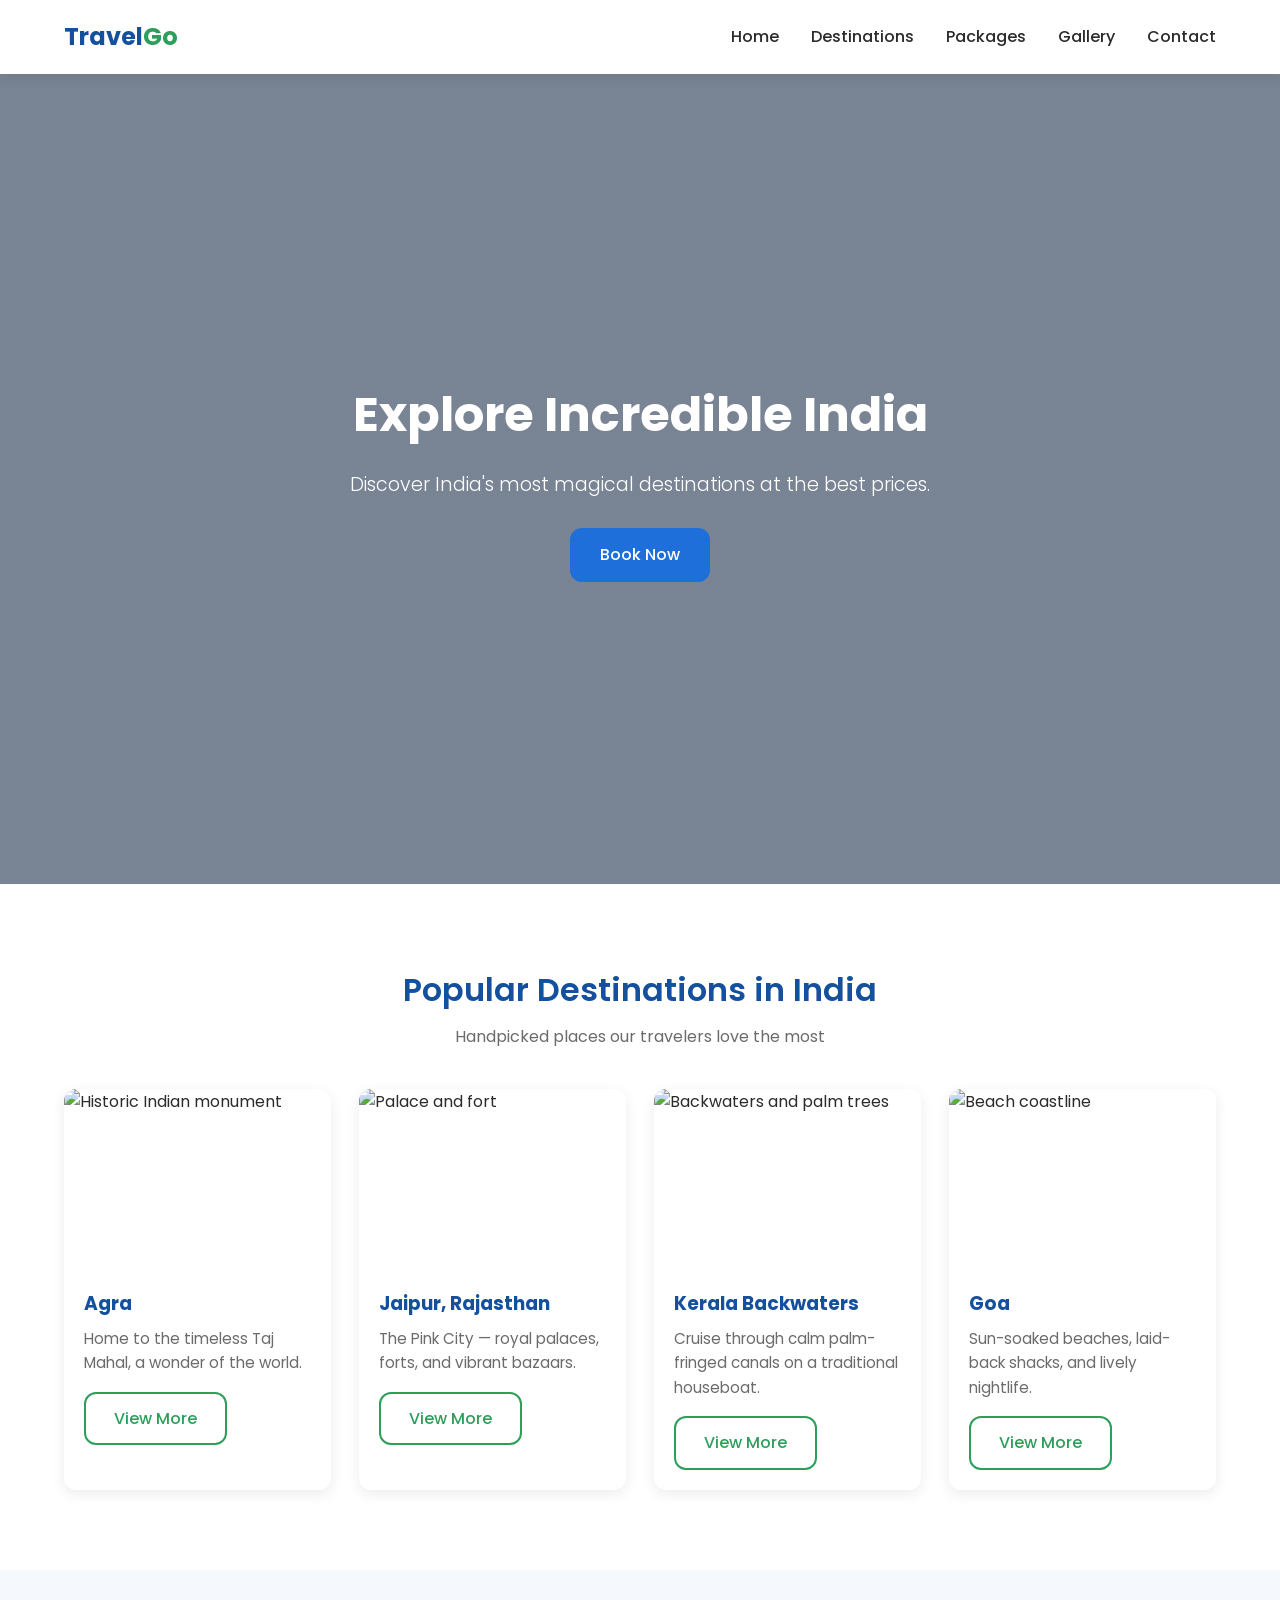
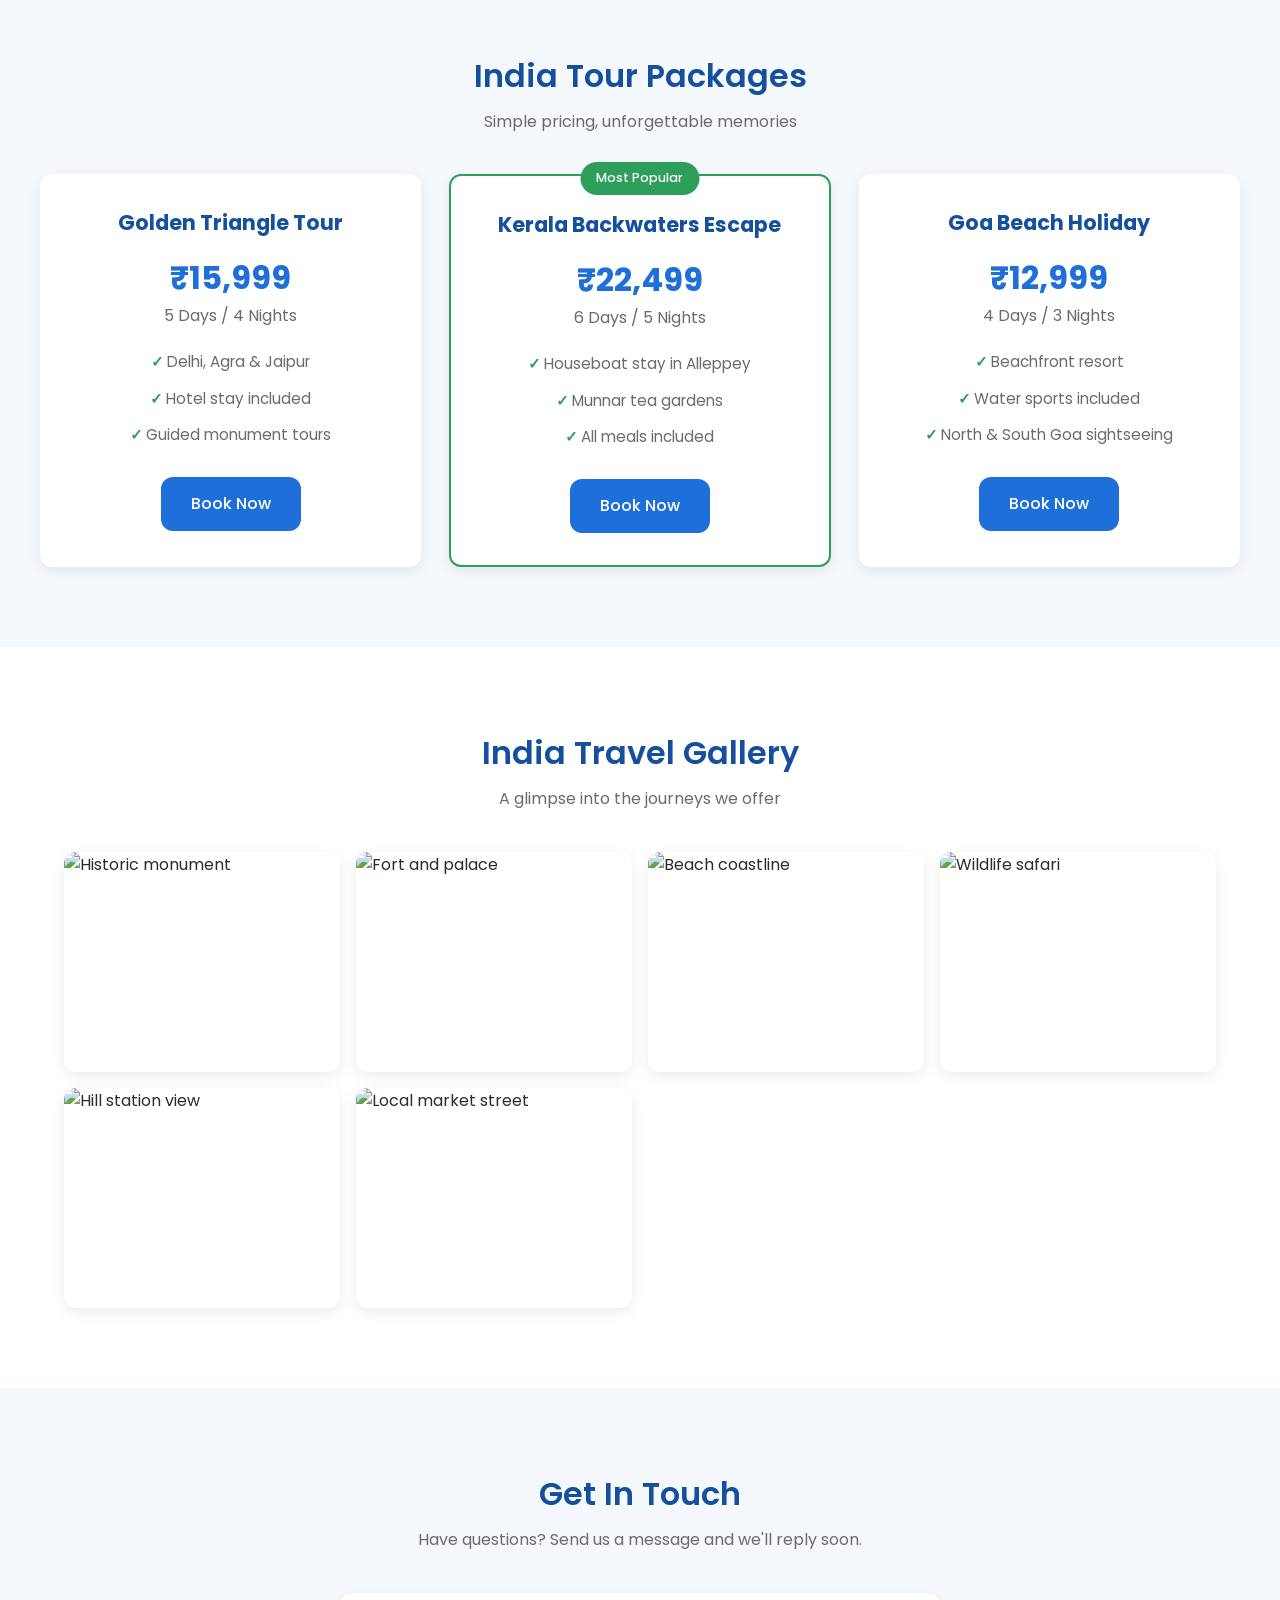
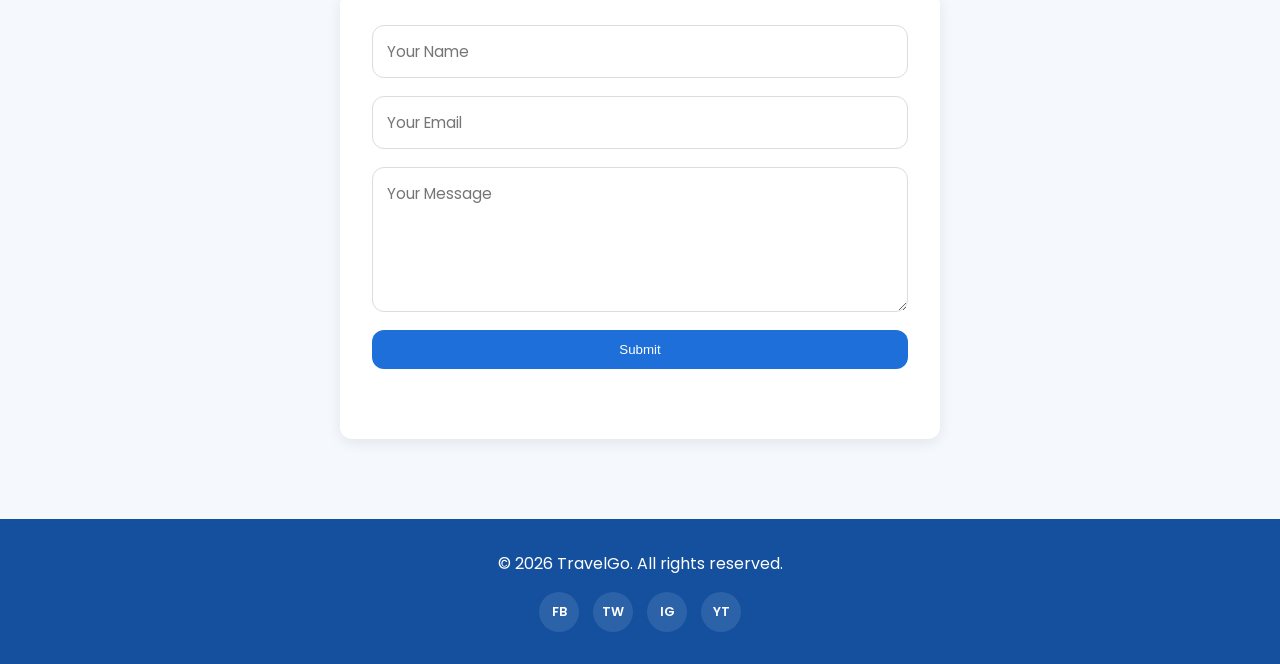
==== index.html @ d4cf2a34 "Add files via upload" ====
<!DOCTYPE html>
<html lang="en">
<head>
  <meta charset="UTF-8" />
  <meta name="viewport" content="width=device-width, initial-scale=1.0" />
  <title>TravelGo - Explore Incredible India</title>

  <!-- Google Font: Poppins -->
  <link rel="preconnect" href="https://fonts.googleapis.com" />
  <link href="https://fonts.googleapis.com/css2?family=Poppins:wght@300;400;500;600;700&display=swap" rel="stylesheet" />

  <!-- Our own CSS file -->
  <link rel="stylesheet" href="style.css" />
</head>
<body>

  <!-- ========== HEADER ========== -->
  <header class="header">
    <nav class="navbar">
      <!-- Website Logo -->
      <div class="logo">Travel<span>Go</span></div>

      <!-- Hamburger icon for mobile menu (shown only on small screens) -->
      <div class="hamburger" id="hamburger">
        <span></span>
        <span></span>
        <span></span>
      </div>

      <!-- Navigation Links -->
      <ul class="nav-links" id="navLinks">
        <li><a href="#home">Home</a></li>
        <li><a href="#destinations">Destinations</a></li>
        <li><a href="#packages">Packages</a></li>
        <li><a href="#gallery">Gallery</a></li>
        <li><a href="#contact">Contact</a></li>
      </ul>
    </nav>
  </header>

  <!-- ========== HERO SECTION ========== -->
  <section class="hero" id="home">
    <div class="hero-content">
      <h1>Explore Incredible India</h1>
      <p>Discover India's most magical destinations at the best prices.</p>
      <a href="#packages" class="btn btn-primary">Book Now</a>
    </div>
  </section>

  <!-- ========== POPULAR DESTINATIONS ========== -->
  <section class="destinations" id="destinations">
    <h2 class="section-title">Popular Destinations in India</h2>
    <p class="section-subtitle">Handpicked places our travelers love the most</p>

    <div class="card-grid">

      <!-- Destination Card 1 -->
      <div class="card">
        <img src="https://picsum.photos/id/1043/400/300" alt="Historic Indian monument" />
        <div class="card-body">
          <h3>Agra</h3>
          <p>Home to the timeless Taj Mahal, a wonder of the world.</p>
          <a href="#" class="btn btn-outline">View More</a>
        </div>
      </div>

      <!-- Destination Card 2 -->
      <div class="card">
        <img src="https://picsum.photos/id/1044/400/300" alt="Palace and fort" />
        <div class="card-body">
          <h3>Jaipur, Rajasthan</h3>
          <p>The Pink City — royal palaces, forts, and vibrant bazaars.</p>
          <a href="#" class="btn btn-outline">View More</a>
        </div>
      </div>

      <!-- Destination Card 3 -->
      <div class="card">
        <img src="https://picsum.photos/id/1024/400/300" alt="Backwaters and palm trees" />
        <div class="card-body">
          <h3>Kerala Backwaters</h3>
          <p>Cruise through calm palm-fringed canals on a traditional houseboat.</p>
          <a href="#" class="btn btn-outline">View More</a>
        </div>
      </div>

      <!-- Destination Card 4 -->
      <div class="card">
        <img src="https://picsum.photos/id/1041/400/300" alt="Beach coastline" />
        <div class="card-body">
          <h3>Goa</h3>
          <p>Sun-soaked beaches, laid-back shacks, and lively nightlife.</p>
          <a href="#" class="btn btn-outline">View More</a>
        </div>
      </div>

    </div>
  </section>

  <!-- ========== TOUR PACKAGES ========== -->
  <section class="packages" id="packages">
    <h2 class="section-title">India Tour Packages</h2>
    <p class="section-subtitle">Simple pricing, unforgettable memories</p>

    <div class="package-grid">

      <!-- Package Card 1 -->
      <div class="package-card">
        <h3>Golden Triangle Tour</h3>
        <p class="price">&#8377;15,999</p>
        <p class="duration">5 Days / 4 Nights</p>
        <ul class="package-features">
          <li>Delhi, Agra &amp; Jaipur</li>
          <li>Hotel stay included</li>
          <li>Guided monument tours</li>
        </ul>
        <a href="#contact" class="btn btn-primary">Book Now</a>
      </div>

      <!-- Package Card 2 (highlighted as most popular) -->
      <div class="package-card featured">
        <span class="badge">Most Popular</span>
        <h3>Kerala Backwaters Escape</h3>
        <p class="price">&#8377;22,499</p>
        <p class="duration">6 Days / 5 Nights</p>
        <ul class="package-features">
          <li>Houseboat stay in Alleppey</li>
          <li>Munnar tea gardens</li>
          <li>All meals included</li>
        </ul>
        <a href="#contact" class="btn btn-primary">Book Now</a>
      </div>

      <!-- Package Card 3 -->
      <div class="package-card">
        <h3>Goa Beach Holiday</h3>
        <p class="price">&#8377;12,999</p>
        <p class="duration">4 Days / 3 Nights</p>
        <ul class="package-features">
          <li>Beachfront resort</li>
          <li>Water sports included</li>
          <li>North &amp; South Goa sightseeing</li>
        </ul>
        <a href="#contact" class="btn btn-primary">Book Now</a>
      </div>

    </div>
  </section>

  <!-- ========== GALLERY ========== -->
  <section class="gallery" id="gallery">
    <h2 class="section-title">India Travel Gallery</h2>
    <p class="section-subtitle">A glimpse into the journeys we offer</p>

    <div class="gallery-grid">
      <img src="https://picsum.photos/id/1043/400/400" alt="Historic monument" />
      <img src="https://picsum.photos/id/1044/400/400" alt="Fort and palace" />
      <img src="https://picsum.photos/id/1041/400/400" alt="Beach coastline" />
      <img src="https://picsum.photos/id/1025/400/400" alt="Wildlife safari" />
      <img src="https://picsum.photos/id/1039/400/400" alt="Hill station view" />
      <img src="https://picsum.photos/id/1050/400/400" alt="Local market street" />
    </div>
  </section>

  <!-- ========== CONTACT SECTION ========== -->
  <section class="contact" id="contact">
    <h2 class="section-title">Get In Touch</h2>
    <p class="section-subtitle">Have questions? Send us a message and we'll reply soon.</p>

    <!-- 
      This form doesn't submit to a real server.
      script.js handles the "submit" event to show a thank-you message instead. 
    -->
    <form class="contact-form" id="contactForm">
      <input type="text" id="name" name="name" placeholder="Your Name" required />
      <input type="email" id="email" name="email" placeholder="Your Email" required />
      <textarea id="message" name="message" rows="5" placeholder="Your Message" required></textarea>
      <button type="submit" class="btn btn-primary">Submit</button>

      <!-- This message appears after the form is submitted -->
      <p id="formSuccess" class="form-success"></p>
    </form>
  </section>

  <!-- ========== FOOTER ========== -->
  <footer class="footer">
    <p>&copy; <span id="year"></span> TravelGo. All rights reserved.</p>

    <!-- Simple text-based social icons (no external icon library needed) -->
    <div class="social-icons">
      <a href="#" aria-label="Facebook">FB</a>
      <a href="#" aria-label="Twitter">TW</a>
      <a href="#" aria-label="Instagram">IG</a>
      <a href="#" aria-label="YouTube">YT</a>
    </div>
  </footer>

  <!-- Our own JavaScript file -->
  <script src="script.js"></script>
</body>
</html>
---- style.css ----
/* =========================================
   1. GLOBAL / RESET STYLES
   ========================================= */

/* Reset default spacing and set a consistent box model for everything */
* {
  margin: 0;
  padding: 0;
  box-sizing: border-box;
}

/* CSS Variables - change these to quickly re-theme the whole site */
:root {
  --color-primary: #1e6fd9;   /* main blue */
  --color-primary-dark: #14509e; /* darker blue for hover states */
  --color-secondary: #2e9e5b; /* main green (accents / success) */
  --color-white: #ffffff;
  --color-light-bg: #f5f8fc;  /* very light blue-grey background */
  --color-text: #2b2b2b;
  --color-text-light: #6b6b6b;
  --radius: 12px;             /* rounded corners used everywhere */
  --shadow: 0 4px 14px rgba(0, 0, 0, 0.08);
  --transition: 0.3s ease;
}

body {
  font-family: 'Poppins', sans-serif;
  color: var(--color-text);
  line-height: 1.6;
  background-color: var(--color-white);
}

a {
  text-decoration: none;
  color: inherit;
}

ul {
  list-style: none;
}

img {
  max-width: 100%;
  display: block;
}

/* Reusable section title styles */
.section-title {
  text-align: center;
  font-size: 2rem;
  font-weight: 600;
  color: var(--color-primary-dark);
}

.section-subtitle {
  text-align: center;
  color: var(--color-text-light);
  margin-top: 8px;
  margin-bottom: 40px;
}

/* =========================================
   2. BUTTONS (reused across the site)
   ========================================= */

.btn {
  display: inline-block;
  padding: 12px 28px;
  border-radius: var(--radius);
  font-weight: 500;
  cursor: pointer;
  border: 2px solid transparent;
  transition: transform var(--transition), background-color var(--transition), color var(--transition);
}

/* Solid blue button */
.btn-primary {
  background-color: var(--color-primary);
  color: var(--color-white);
}

.btn-primary:hover {
  background-color: var(--color-primary-dark);
  transform: translateY(-3px); /* subtle lift on hover */
}

/* Outlined green button (used for "View More") */
.btn-outline {
  background-color: transparent;
  color: var(--color-secondary);
  border-color: var(--color-secondary);
}

.btn-outline:hover {
  background-color: var(--color-secondary);
  color: var(--color-white);
  transform: translateY(-3px);
}

/* =========================================
   3. HEADER / NAVBAR
   ========================================= */

.header {
  position: sticky;
  top: 0;
  z-index: 100;
  background-color: var(--color-white);
  box-shadow: var(--shadow);
}

.navbar {
  max-width: 1200px;
  margin: 0 auto;
  display: flex;
  align-items: center;
  justify-content: space-between;
  padding: 18px 24px;
}

.logo {
  font-size: 1.5rem;
  font-weight: 700;
  color: var(--color-primary-dark);
}

.logo span {
  color: var(--color-secondary);
}

.nav-links {
  display: flex;
  gap: 32px;
}

.nav-links a {
  font-weight: 500;
  position: relative;
  transition: color var(--transition);
}

/* Small underline animation on hover for nav links */
.nav-links a::after {
  content: "";
  position: absolute;
  left: 0;
  bottom: -6px;
  width: 0%;
  height: 2px;
  background-color: var(--color-secondary);
  transition: width var(--transition);
}

.nav-links a:hover {
  color: var(--color-primary);
}

.nav-links a:hover::after {
  width: 100%;
}

/* Hamburger menu - hidden on desktop, shown on mobile (see media query below) */
.hamburger {
  display: none;
  flex-direction: column;
  gap: 5px;
  cursor: pointer;
}

.hamburger span {
  width: 26px;
  height: 3px;
  background-color: var(--color-primary-dark);
  border-radius: 2px;
}

/* =========================================
   4. HERO SECTION
   ========================================= */

.hero {
  /* Background travel image with a dark overlay so text stays readable */
  background:
    linear-gradient(rgba(10, 30, 60, 0.55), rgba(10, 30, 60, 0.55)),
    url('https://picsum.photos/id/1036/1600/900') center/cover no-repeat;
  height: 90vh;
  min-height: 500px;
  display: flex;
  align-items: center;
  justify-content: center;
  text-align: center;
  color: var(--color-white);
  padding: 0 20px;
}

.hero-content h1 {
  font-size: 3rem;
  font-weight: 700;
  margin-bottom: 16px;
}

.hero-content p {
  font-size: 1.2rem;
  margin-bottom: 28px;
  font-weight: 300;
}

/* =========================================
   5. POPULAR DESTINATIONS
   ========================================= */

.destinations {
  padding: 80px 24px;
  max-width: 1200px;
  margin: 0 auto;
}

/* CSS Grid: responsive cards that wrap automatically */
.card-grid {
  display: grid;
  grid-template-columns: repeat(auto-fit, minmax(240px, 1fr));
  gap: 28px;
}

.card {
  background-color: var(--color-white);
  border-radius: var(--radius);
  overflow: hidden;
  box-shadow: var(--shadow);
  transition: transform var(--transition), box-shadow var(--transition);
}

/* Hover effect: card lifts up slightly */
.card:hover {
  transform: translateY(-8px);
  box-shadow: 0 10px 24px rgba(0, 0, 0, 0.15);
}

.card img {
  width: 100%;
  height: 180px;
  object-fit: cover;
}

.card-body {
  padding: 20px;
}

.card-body h3 {
  color: var(--color-primary-dark);
  margin-bottom: 8px;
}

.card-body p {
  color: var(--color-text-light);
  font-size: 0.95rem;
  margin-bottom: 16px;
}

/* =========================================
   6. TOUR PACKAGES
   ========================================= */

.packages {
  padding: 80px 24px;
  background-color: var(--color-light-bg);
}

.package-grid {
  max-width: 1200px;
  margin: 0 auto;
  display: grid;
  grid-template-columns: repeat(auto-fit, minmax(260px, 1fr));
  gap: 28px;
}

.package-card {
  position: relative;
  background-color: var(--color-white);
  border-radius: var(--radius);
  box-shadow: var(--shadow);
  padding: 32px 24px;
  text-align: center;
  transition: transform var(--transition), box-shadow var(--transition);
}

.package-card:hover {
  transform: translateY(-8px);
  box-shadow: 0 10px 24px rgba(0, 0, 0, 0.15);
}

/* Highlighted "most popular" package stands out with a green border */
.package-card.featured {
  border: 2px solid var(--color-secondary);
}

.badge {
  position: absolute;
  top: -14px;
  left: 50%;
  transform: translateX(-50%);
  background-color: var(--color-secondary);
  color: var(--color-white);
  padding: 6px 16px;
  border-radius: 20px;
  font-size: 0.8rem;
  font-weight: 500;
}

.package-card h3 {
  color: var(--color-primary-dark);
  margin-bottom: 12px;
  font-size: 1.3rem;
}

.price {
  font-size: 2rem;
  font-weight: 700;
  color: var(--color-primary);
}

.duration {
  color: var(--color-text-light);
  margin-bottom: 16px;
}

.package-features {
  margin-bottom: 24px;
}

.package-features li {
  padding: 6px 0;
  color: var(--color-text-light);
  font-size: 0.95rem;
}

/* Little green checkmark before each feature */
.package-features li::before {
  content: "✓ ";
  color: var(--color-secondary);
  font-weight: 700;
}

/* =========================================
   7. GALLERY
   ========================================= */

.gallery {
  padding: 80px 24px;
  max-width: 1200px;
  margin: 0 auto;
}

.gallery-grid {
  display: grid;
  grid-template-columns: repeat(auto-fit, minmax(220px, 1fr));
  gap: 16px;
}

.gallery-grid img {
  width: 100%;
  height: 220px;
  object-fit: cover;
  border-radius: var(--radius);
  box-shadow: var(--shadow);
  transition: transform var(--transition);
}

.gallery-grid img:hover {
  transform: scale(1.04);
}

/* =========================================
   8. CONTACT SECTION
   ========================================= */

.contact {
  padding: 80px 24px;
  background-color: var(--color-light-bg);
}

.contact-form {
  max-width: 600px;
  margin: 0 auto;
  display: flex;
  flex-direction: column;
  gap: 18px;
  background-color: var(--color-white);
  padding: 32px;
  border-radius: var(--radius);
  box-shadow: var(--shadow);
}

.contact-form input,
.contact-form textarea {
  width: 100%;
  padding: 14px;
  border: 1px solid #dcdcdc;
  border-radius: var(--radius);
  font-family: 'Poppins', sans-serif;
  font-size: 0.95rem;
  resize: vertical;
  transition: border-color var(--transition);
}

.contact-form input:focus,
.contact-form textarea:focus {
  outline: none;
  border-color: var(--color-primary);
}

.contact-form .btn {
  align-self: center;
  width: 100%;
  border: none;
}

.form-success {
  text-align: center;
  color: var(--color-secondary);
  font-weight: 500;
  min-height: 20px; /* keeps layout stable before message appears */
}

/* =========================================
   9. FOOTER
   ========================================= */

.footer {
  background-color: var(--color-primary-dark);
  color: var(--color-white);
  text-align: center;
  padding: 32px 24px;
}

.social-icons {
  margin-top: 16px;
  display: flex;
  justify-content: center;
  gap: 14px;
}

.social-icons a {
  width: 40px;
  height: 40px;
  display: flex;
  align-items: center;
  justify-content: center;
  background-color: rgba(255, 255, 255, 0.1);
  border-radius: 50%;
  font-size: 0.8rem;
  font-weight: 600;
  transition: background-color var(--transition), transform var(--transition);
}

.social-icons a:hover {
  background-color: var(--color-secondary);
  transform: translateY(-4px);
}

/* =========================================
   10. RESPONSIVE / MOBILE STYLES
   ========================================= */

@media (max-width: 768px) {
  /* Show the hamburger icon and hide the normal nav links */
  .hamburger {
    display: flex;
  }

  .nav-links {
    position: absolute;
    top: 100%;
    left: 0;
    width: 100%;
    background-color: var(--color-white);
    flex-direction: column;
    align-items: center;
    gap: 0;
    box-shadow: var(--shadow);

    /* Hidden by default - slides down when .active class is toggled by JS */
    max-height: 0;
    overflow: hidden;
    transition: max-height var(--transition);
  }

  .nav-links.active {
    max-height: 300px;
  }

  .nav-links li {
    width: 100%;
    text-align: center;
  }

  .nav-links a {
    display: block;
    padding: 16px 0;
  }

  .hero-content h1 {
    font-size: 2.2rem;
  }

  .hero-content p {
    font-size: 1rem;
  }

  .section-title {
    font-size: 1.6rem;
  }
}
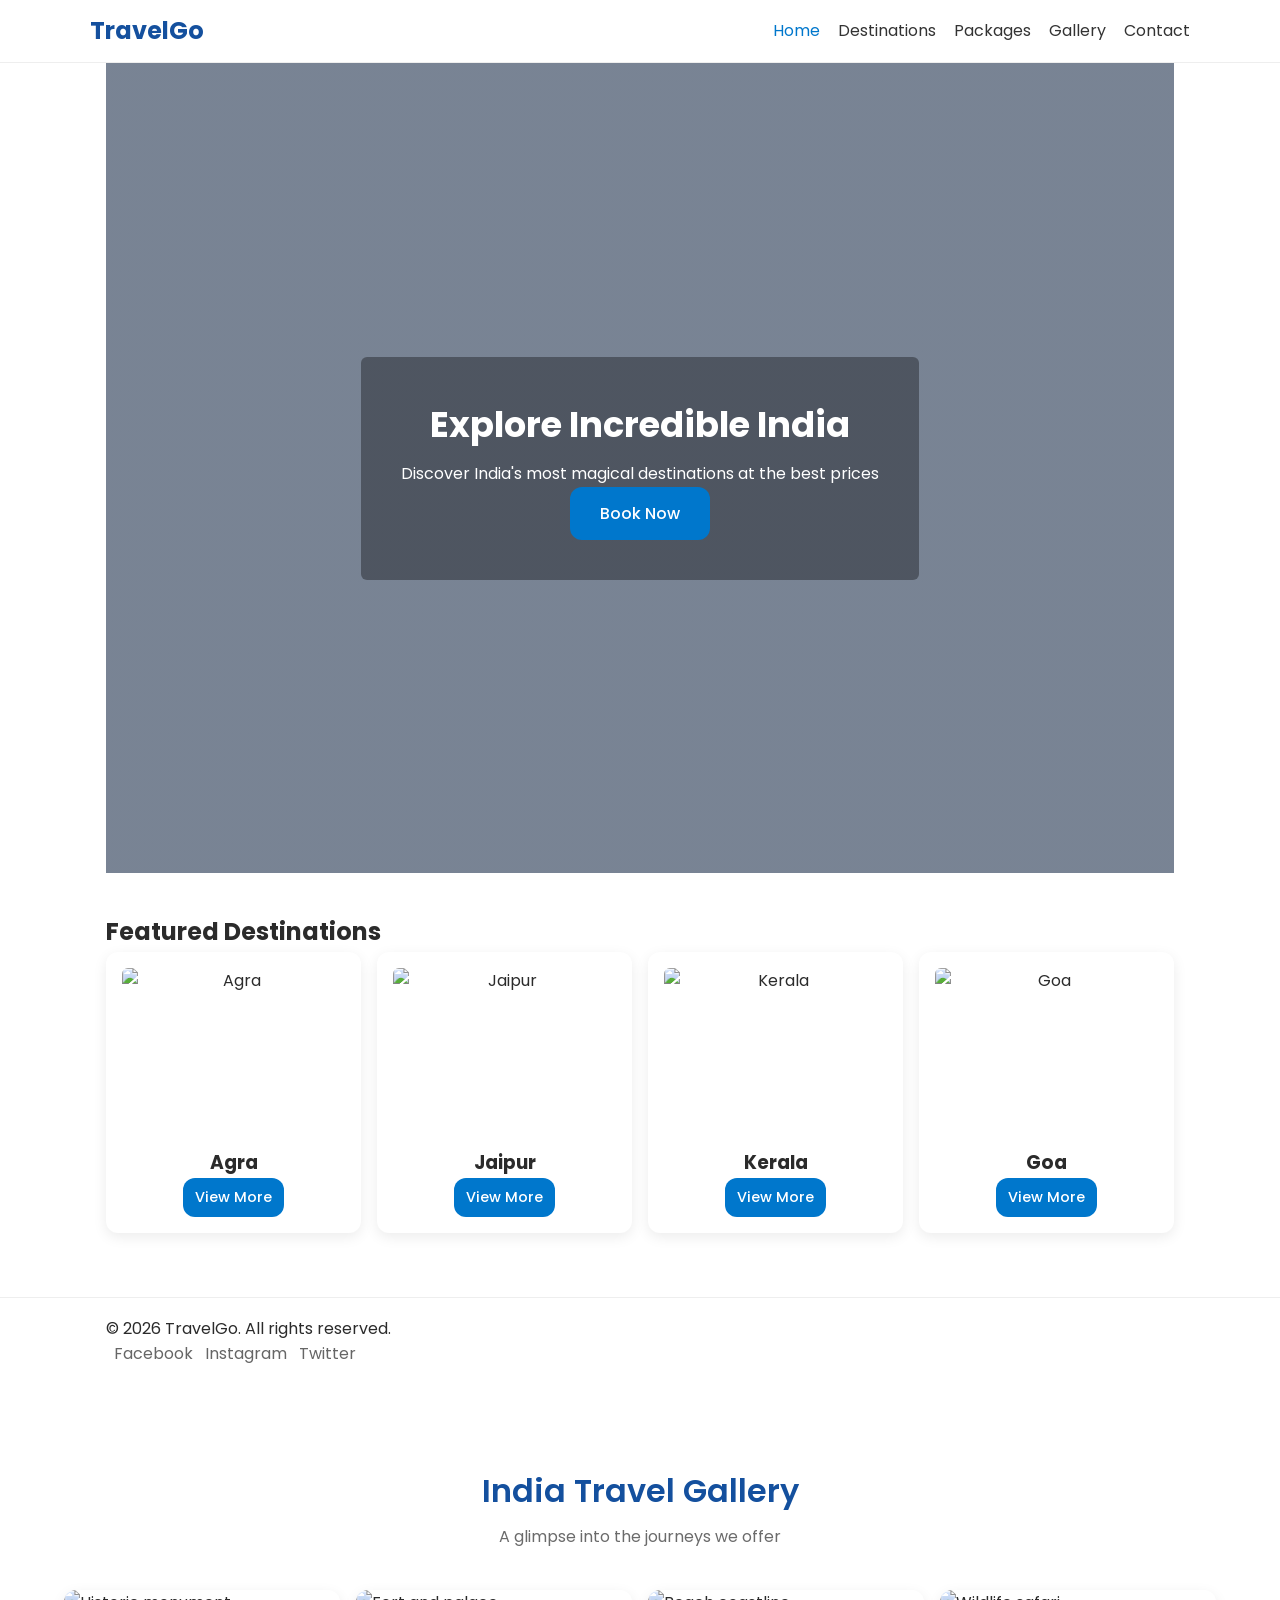
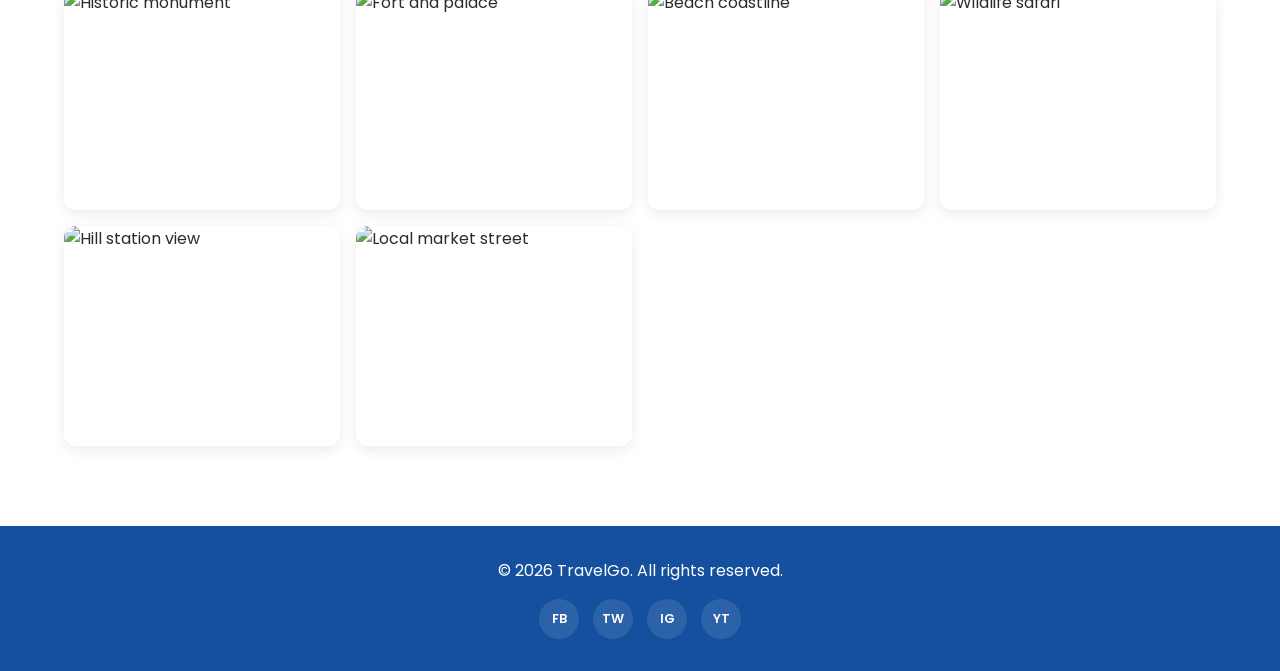
==== commit 45626c26: "Add files via upload" ====
--- a/index.html
+++ b/index.html
@@ -1,5 +1,6 @@
 <!DOCTYPE html>
 <html lang="en">
+
 <head>
   <meta charset="UTF-8" />
   <meta name="viewport" content="width=device-width, initial-scale=1.0" />
@@ -7,195 +8,116 @@
 
   <!-- Google Font: Poppins -->
   <link rel="preconnect" href="https://fonts.googleapis.com" />
-  <link href="https://fonts.googleapis.com/css2?family=Poppins:wght@300;400;500;600;700&display=swap" rel="stylesheet" />
+  <link href="https://fonts.googleapis.com/css2?family=Poppins:wght@300;400;500;600;700&display=swap"
+    rel="stylesheet" />
 
   <!-- Our own CSS file -->
   <link rel="stylesheet" href="style.css" />
 </head>
+
 <body>
-
-  <!-- ========== HEADER ========== -->
-  <header class="header">
-    <nav class="navbar">
-      <!-- Website Logo -->
-      <div class="logo">Travel<span>Go</span></div>
-
-      <!-- Hamburger icon for mobile menu (shown only on small screens) -->
-      <div class="hamburger" id="hamburger">
-        <span></span>
-        <span></span>
-        <span></span>
-      </div>
-
-      <!-- Navigation Links -->
-      <ul class="nav-links" id="navLinks">
-        <li><a href="#home">Home</a></li>
-        <li><a href="#destinations">Destinations</a></li>
-        <li><a href="#packages">Packages</a></li>
-        <li><a href="#gallery">Gallery</a></li>
-        <li><a href="#contact">Contact</a></li>
-      </ul>
-    </nav>
+  <header class="site-header">
+    <div class="container nav">
+      <a class="logo" href="index.html">TravelGo</a>
+      <nav>
+        <a href="index.html" class="active">Home</a>
+        <a href="destinations.html">Destinations</a>
+        <a href="packages.html">Packages</a>
+        <a href="gallery.html">Gallery</a>
+        <a href="contact.html">Contact</a>
+      </nav>
+    </div>
   </header>
 
-  <!-- ========== HERO SECTION ========== -->
-  <section class="hero" id="home">
-    <div class="hero-content">
-      <h1>Explore Incredible India</h1>
-      <p>Discover India's most magical destinations at the best prices.</p>
-      <a href="#packages" class="btn btn-primary">Book Now</a>
-    </div>
-  </section>
+  <main class="container">
+    <section class="hero">
+      <div class="hero-inner">
+        <h1>Explore Incredible India</h1>
+        <p>Discover India's most magical destinations at the best prices</p>
+        <a class="btn" href="packages.html">Book Now</a>
+      </div>
+    </section>
 
-  <!-- ========== POPULAR DESTINATIONS ========== -->
-  <section class="destinations" id="destinations">
-    <h2 class="section-title">Popular Destinations in India</h2>
-    <p class="section-subtitle">Handpicked places our travelers love the most</p>
-
-    <div class="card-grid">
-
-      <!-- Destination Card 1 -->
-      <div class="card">
-        <img src="https://picsum.photos/id/1043/400/300" alt="Historic Indian monument" />
-        <div class="card-body">
+    <section class="preview">
+      <h2>Featured Destinations</h2>
+      <div class="grid">
+        <div class="card">
+          <img src="./assets/agra-fort-agra-uttar pradesh-3-attr-hero.jpg" alt="Agra">
           <h3>Agra</h3>
-          <p>Home to the timeless Taj Mahal, a wonder of the world.</p>
-          <a href="#" class="btn btn-outline">View More</a>
+          <a class="btn small" href="destinations.html">View More</a>
+        </div>
+        <div class="card">
+          <img src="./assets/jantar mantar.jpg" alt="Jaipur">
+          <h3>Jaipur</h3>
+          <a class="btn small" href="destinations.html">View More</a>
+        </div>
+        <div class="card">
+          <img src="./assets/kerala-1724266265021.webp" alt="Kerala">
+          <h3>Kerala</h3>
+          <a class="btn small" href="destinations.html">View More</a>
+        </div>
+        <div class="card">
+          <img src="./assets/goa1.webp" alt="Goa">
+          <h3>Goa</h3>
+          <a class="btn small" href="destinations.html">View More</a>
         </div>
       </div>
+    </section>
 
-      <!-- Destination Card 2 -->
-      <div class="card">
-        <img src="https://picsum.photos/id/1044/400/300" alt="Palace and fort" />
-        <div class="card-body">
-          <h3>Jaipur, Rajasthan</h3>
-          <p>The Pink City — royal palaces, forts, and vibrant bazaars.</p>
-          <a href="#" class="btn btn-outline">View More</a>
-        </div>
+  </main>
+
+  <footer class="site-footer">
+    <div class="container">
+      <p>© <span id="year"></span> TravelGo. All rights reserved.</p>
+      <div class="social">
+        <a href="#">Facebook</a>
+        <a href="#">Instagram</a>
+        <a href="#">Twitter</a>
       </div>
-
-      <!-- Destination Card 3 -->
-      <div class="card">
-        <img src="https://picsum.photos/id/1024/400/300" alt="Backwaters and palm trees" />
-        <div class="card-body">
-          <h3>Kerala Backwaters</h3>
-          <p>Cruise through calm palm-fringed canals on a traditional houseboat.</p>
-          <a href="#" class="btn btn-outline">View More</a>
-        </div>
-      </div>
-
-      <!-- Destination Card 4 -->
-      <div class="card">
-        <img src="https://picsum.photos/id/1041/400/300" alt="Beach coastline" />
-        <div class="card-body">
-          <h3>Goa</h3>
-          <p>Sun-soaked beaches, laid-back shacks, and lively nightlife.</p>
-          <a href="#" class="btn btn-outline">View More</a>
-        </div>
-      </div>
-
-    </div>
-  </section>
-
-  <!-- ========== TOUR PACKAGES ========== -->
-  <section class="packages" id="packages">
-    <h2 class="section-title">India Tour Packages</h2>
-    <p class="section-subtitle">Simple pricing, unforgettable memories</p>
-
-    <div class="package-grid">
-
-      <!-- Package Card 1 -->
-      <div class="package-card">
-        <h3>Golden Triangle Tour</h3>
-        <p class="price">&#8377;15,999</p>
-        <p class="duration">5 Days / 4 Nights</p>
-        <ul class="package-features">
-          <li>Delhi, Agra &amp; Jaipur</li>
-          <li>Hotel stay included</li>
-          <li>Guided monument tours</li>
-        </ul>
-        <a href="#contact" class="btn btn-primary">Book Now</a>
-      </div>
-
-      <!-- Package Card 2 (highlighted as most popular) -->
-      <div class="package-card featured">
-        <span class="badge">Most Popular</span>
-        <h3>Kerala Backwaters Escape</h3>
-        <p class="price">&#8377;22,499</p>
-        <p class="duration">6 Days / 5 Nights</p>
-        <ul class="package-features">
-          <li>Houseboat stay in Alleppey</li>
-          <li>Munnar tea gardens</li>
-          <li>All meals included</li>
-        </ul>
-        <a href="#contact" class="btn btn-primary">Book Now</a>
-      </div>
-
-      <!-- Package Card 3 -->
-      <div class="package-card">
-        <h3>Goa Beach Holiday</h3>
-        <p class="price">&#8377;12,999</p>
-        <p class="duration">4 Days / 3 Nights</p>
-        <ul class="package-features">
-          <li>Beachfront resort</li>
-          <li>Water sports included</li>
-          <li>North &amp; South Goa sightseeing</li>
-        </ul>
-        <a href="#contact" class="btn btn-primary">Book Now</a>
-      </div>
-
-    </div>
-  </section>
-
-  <!-- ========== GALLERY ========== -->
-  <section class="gallery" id="gallery">
-    <h2 class="section-title">India Travel Gallery</h2>
-    <p class="section-subtitle">A glimpse into the journeys we offer</p>
-
-    <div class="gallery-grid">
-      <img src="https://picsum.photos/id/1043/400/400" alt="Historic monument" />
-      <img src="https://picsum.photos/id/1044/400/400" alt="Fort and palace" />
-      <img src="https://picsum.photos/id/1041/400/400" alt="Beach coastline" />
-      <img src="https://picsum.photos/id/1025/400/400" alt="Wildlife safari" />
-      <img src="https://picsum.photos/id/1039/400/400" alt="Hill station view" />
-      <img src="https://picsum.photos/id/1050/400/400" alt="Local market street" />
-    </div>
-  </section>
-
-  <!-- ========== CONTACT SECTION ========== -->
-  <section class="contact" id="contact">
-    <h2 class="section-title">Get In Touch</h2>
-    <p class="section-subtitle">Have questions? Send us a message and we'll reply soon.</p>
-
-    <!-- 
-      This form doesn't submit to a real server.
-      script.js handles the "submit" event to show a thank-you message instead. 
-    -->
-    <form class="contact-form" id="contactForm">
-      <input type="text" id="name" name="name" placeholder="Your Name" required />
-      <input type="email" id="email" name="email" placeholder="Your Email" required />
-      <textarea id="message" name="message" rows="5" placeholder="Your Message" required></textarea>
-      <button type="submit" class="btn btn-primary">Submit</button>
-
-      <!-- This message appears after the form is submitted -->
-      <p id="formSuccess" class="form-success"></p>
-    </form>
-  </section>
-
-  <!-- ========== FOOTER ========== -->
-  <footer class="footer">
-    <p>&copy; <span id="year"></span> TravelGo. All rights reserved.</p>
-
-    <!-- Simple text-based social icons (no external icon library needed) -->
-    <div class="social-icons">
-      <a href="#" aria-label="Facebook">FB</a>
-      <a href="#" aria-label="Twitter">TW</a>
-      <a href="#" aria-label="Instagram">IG</a>
-      <a href="#" aria-label="YouTube">YT</a>
     </div>
   </footer>
+  </footer>
 
-  <!-- Our own JavaScript file -->
+  <div id="lightbox" class="lightbox hidden">
+    <button id="closeLightbox" class="close">×</button>
+    <img id="lightboxImg" src="" alt="">
+  </div>
+
   <script src="script.js"></script>
 </body>
+
 </html>
+
+<!-- ========== GALLERY ========== -->
+<section class="gallery" id="gallery">
+  <h2 class="section-title">India Travel Gallery</h2>
+  <p class="section-subtitle">A glimpse into the journeys we offer</p>
+
+  <div class="gallery-grid">
+    <img src="https://picsum.photos/id/1043/400/400" alt="Historic monument" />
+    <img src="https://picsum.photos/id/1044/400/400" alt="Fort and palace" />
+    <img src="https://picsum.photos/id/1041/400/400" alt="Beach coastline" />
+    <img src="https://picsum.photos/id/1025/400/400" alt="Wildlife safari" />
+    <img src="https://picsum.photos/id/1039/400/400" alt="Hill station view" />
+    <img src="https://picsum.photos/id/1050/400/400" alt="Local market street" />
+  </div>
+</section>
+
+<!-- ========== FOOTER ========== -->
+<footer class="footer">
+  <p>&copy; <span id="year"></span> TravelGo. All rights reserved.</p>
+
+  <!-- Simple text-based social icons (no external icon library needed) -->
+  <div class="social-icons">
+    <a href="#" aria-label="Facebook">FB</a>
+    <a href="#" aria-label="Twitter">TW</a>
+    <a href="#" aria-label="Instagram">IG</a>
+    <a href="#" aria-label="YouTube">YT</a>
+  </div>
+</footer>
+
+<!-- Our own JavaScript file -->
+<script src="script.js"></script>
+</body>
+
+</html>
--- a/style.css
+++ b/style.css
@@ -1,3 +1,306 @@
+/* Shared styles for TravelGo */
+:root {
+  --accent: #0077cc;
+  --muted: #666
+}
+
+* {
+  box-sizing: border-box
+}
+
+body {
+  font-family: Segoe UI, Roboto, Arial, sans-serif;
+  margin: 0;
+  color: #222;
+  line-height: 1.4
+}
+
+.container {
+  max-width: 1100px;
+  margin: 0 auto;
+  padding: 0 16px
+}
+
+.site-header {
+  background: #fff;
+  position: sticky;
+  top: 0;
+  z-index: 20;
+  border-bottom: 1px solid #eee
+}
+
+.nav {
+  display: flex;
+  align-items: center;
+  justify-content: space-between;
+  padding: 12px 0
+}
+
+.logo {
+  font-weight: 700;
+  color: var(--accent);
+  text-decoration: none;
+  font-size: 1.2rem
+}
+
+nav a {
+  margin-left: 14px;
+  color: #333;
+  text-decoration: none
+}
+
+nav a.active {
+  color: var(--accent)
+}
+
+.hero {
+  background-image: url('https://source.unsplash.com/1600x600/?india,travel');
+  background-size: cover;
+  background-position: center;
+  color: #fff;
+  padding: 80px 0
+}
+
+.hero-inner {
+  max-width: 700px;
+  margin-left: 0;
+  padding: 40px;
+  background: rgba(0, 0, 0, 0.35);
+  border-radius: 6px
+}
+
+.hero h1 {
+  margin: 0 0 8px;
+  font-size: 2.2rem
+}
+
+.btn {
+  display: inline-block;
+  background: var(--accent);
+  color: #fff;
+  padding: 10px 16px;
+  border-radius: 6px;
+  text-decoration: none
+}
+
+.btn.small {
+  padding: 6px 10px;
+  font-size: 0.9rem
+}
+
+.preview {
+  padding: 40px 0
+}
+
+.grid {
+  display: grid;
+  grid-template-columns: repeat(auto-fit, minmax(220px, 1fr));
+  gap: 16px
+}
+
+.card {
+  background: #fff;
+  border-radius: 8px;
+  overflow: hidden;
+  box-shadow: 0 1px 3px rgba(0, 0, 0, 0.06);
+  padding: 16px;
+  text-align: center
+}
+
+.card img {
+  width: 100%;
+  height: 140px;
+  object-fit: cover;
+  border-radius: 6px
+}
+
+.price {
+  font-weight: 700;
+  color: var(--accent)
+}
+
+.page-hero {
+  padding: 32px 0;
+  text-align: center
+}
+
+.search-bar {
+  padding: 12px 0
+}
+
+#search {
+  width: 100%;
+  padding: 10px;
+  border: 1px solid #ddd;
+  border-radius: 6px
+}
+
+.packages-grid .package {
+  padding: 20px
+}
+
+.inclusions {
+  list-style: none;
+  padding: 0;
+  display: flex;
+  gap: 10px;
+  justify-content: center
+}
+
+.inclusions li {
+  background: #f5f7fb;
+  padding: 8px;
+  border-radius: 6px
+}
+
+.highlights {
+  padding: 24px 0;
+  text-align: center
+}
+
+.highlights .icons {
+  display: flex;
+  gap: 18px;
+  justify-content: center
+}
+
+.gallery-grid {
+  display: grid;
+  grid-template-columns: repeat(auto-fit, minmax(180px, 1fr));
+  gap: 8px
+}
+
+.gallery-grid img {
+  width: 100%;
+  height: 160px;
+  object-fit: cover;
+  cursor: pointer;
+  border-radius: 6px
+}
+
+.detail-gallery {
+  display: grid;
+  grid-template-columns: minmax(0, 1.4fr) minmax(0, 1fr);
+  grid-template-rows: repeat(2, minmax(0, 1fr));
+  gap: 10px;
+  aspect-ratio: 1.25;
+}
+
+.detail-gallery img {
+  display: block;
+  width: 100%;
+  height: 100%;
+  min-width: 0;
+  object-fit: cover;
+  border-radius: 6px;
+  cursor: zoom-in;
+}
+
+.detail-gallery img:first-child {
+  grid-row: 1 / span 2;
+}
+
+.contact-page .contact-grid {
+  display: grid;
+  grid-template-columns: 1fr 320px;
+  gap: 24px;
+  padding: 24px 0
+}
+
+.contact-form label {
+  display: block;
+  margin-bottom: 12px
+}
+
+.contact-form label[hidden] {
+  display: none
+}
+
+.contact-form input,
+.contact-form select,
+.contact-form textarea {
+  width: 100%;
+  padding: 8px;
+  border: 1px solid #ddd;
+  border-radius: 6px
+}
+
+.contact-form textarea {
+  min-height: 120px
+}
+
+.contact-info {
+  background: #fff;
+  padding: 16px;
+  border-radius: 8px;
+  box-shadow: 0 1px 3px rgba(0, 0, 0, 0.05)
+}
+
+.site-footer {
+  border-top: 1px solid #eee;
+  padding: 18px 0;
+  margin-top: 24px
+}
+
+.site-footer .social a {
+  margin-left: 8px;
+  color: var(--muted);
+  text-decoration: none
+}
+
+.lightbox {
+  position: fixed;
+  inset: 0;
+  background: rgba(0, 0, 0, 0.85);
+  display: flex;
+  align-items: center;
+  justify-content: center;
+  padding: 20px
+}
+
+.lightbox.hidden {
+  display: none
+}
+
+.lightbox img {
+  max-width: 90%;
+  max-height: 90%;
+  border-radius: 6px
+}
+
+.lightbox .close {
+  position: absolute;
+  right: 18px;
+  top: 18px;
+  background: transparent;
+  border: 0;
+  color: #fff;
+  font-size: 36px;
+  cursor: pointer
+}
+
+@media(max-width:800px) {
+  .contact-page .contact-grid {
+    grid-template-columns: 1fr
+  }
+
+  .detail .grid {
+    grid-template-columns: 1fr
+  }
+
+  .hero-inner {
+    padding: 24px
+  }
+
+  .nav {
+    padding: 8px 0
+  }
+
+  nav a {
+    margin-left: 8px
+  }
+}
+
 /* =========================================
    1. GLOBAL / RESET STYLES
    ========================================= */
@@ -11,14 +314,19 @@
 
 /* CSS Variables - change these to quickly re-theme the whole site */
 :root {
-  --color-primary: #1e6fd9;   /* main blue */
-  --color-primary-dark: #14509e; /* darker blue for hover states */
-  --color-secondary: #2e9e5b; /* main green (accents / success) */
+  --color-primary: #1e6fd9;
+  /* main blue */
+  --color-primary-dark: #14509e;
+  /* darker blue for hover states */
+  --color-secondary: #2e9e5b;
+  /* main green (accents / success) */
   --color-white: #ffffff;
-  --color-light-bg: #f5f8fc;  /* very light blue-grey background */
+  --color-light-bg: #f5f8fc;
+  /* very light blue-grey background */
   --color-text: #2b2b2b;
   --color-text-light: #6b6b6b;
-  --radius: 12px;             /* rounded corners used everywhere */
+  --radius: 12px;
+  /* rounded corners used everywhere */
   --shadow: 0 4px 14px rgba(0, 0, 0, 0.08);
   --transition: 0.3s ease;
 }
@@ -81,7 +389,8 @@
 
 .btn-primary:hover {
   background-color: var(--color-primary-dark);
-  transform: translateY(-3px); /* subtle lift on hover */
+  transform: translateY(-3px);
+  /* subtle lift on hover */
 }
 
 /* Outlined green button (used for "View More") */
@@ -419,7 +728,8 @@
   text-align: center;
   color: var(--color-secondary);
   font-weight: 500;
-  min-height: 20px; /* keeps layout stable before message appears */
+  min-height: 20px;
+  /* keeps layout stable before message appears */
 }
 
 /* =========================================
@@ -463,6 +773,7 @@
    ========================================= */
 
 @media (max-width: 768px) {
+
   /* Show the hamburger icon and hide the normal nav links */
   .hamburger {
     display: flex;
@@ -510,4 +821,4 @@
   .section-title {
     font-size: 1.6rem;
   }
-}
+}
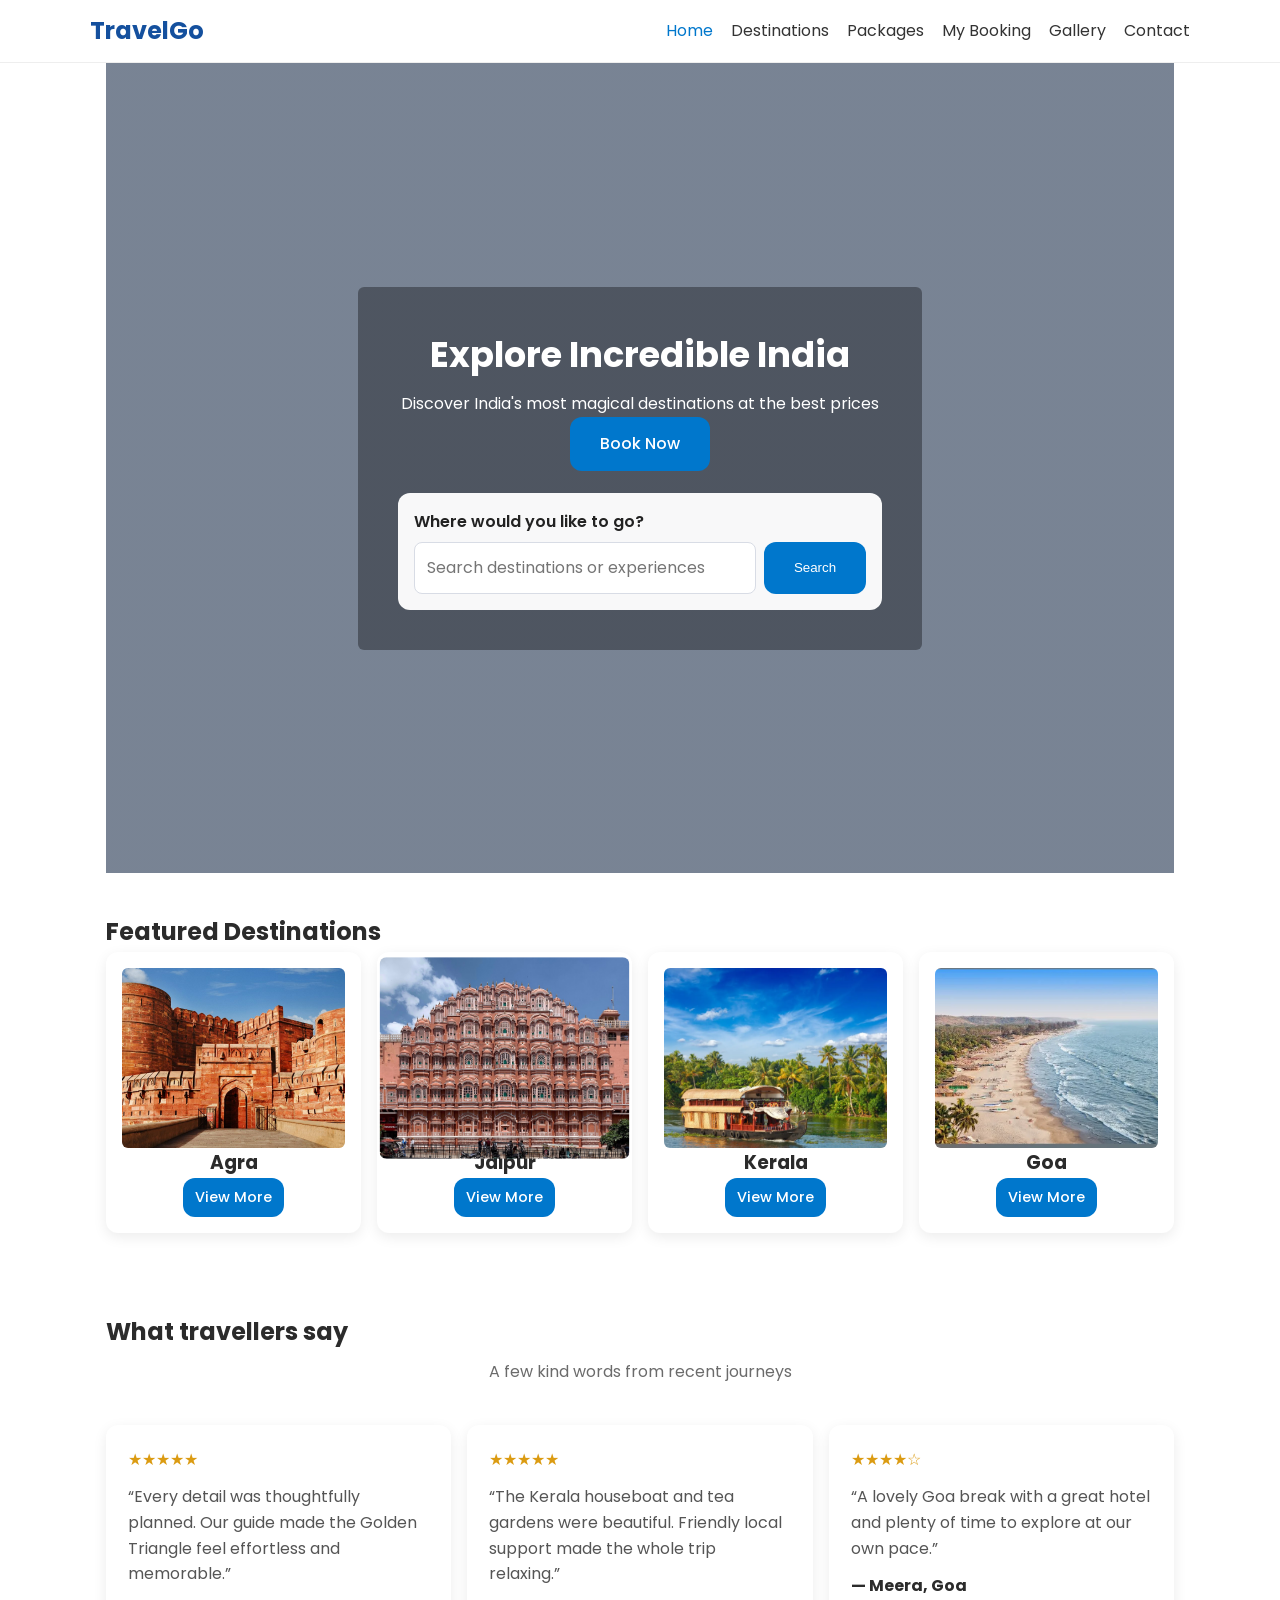
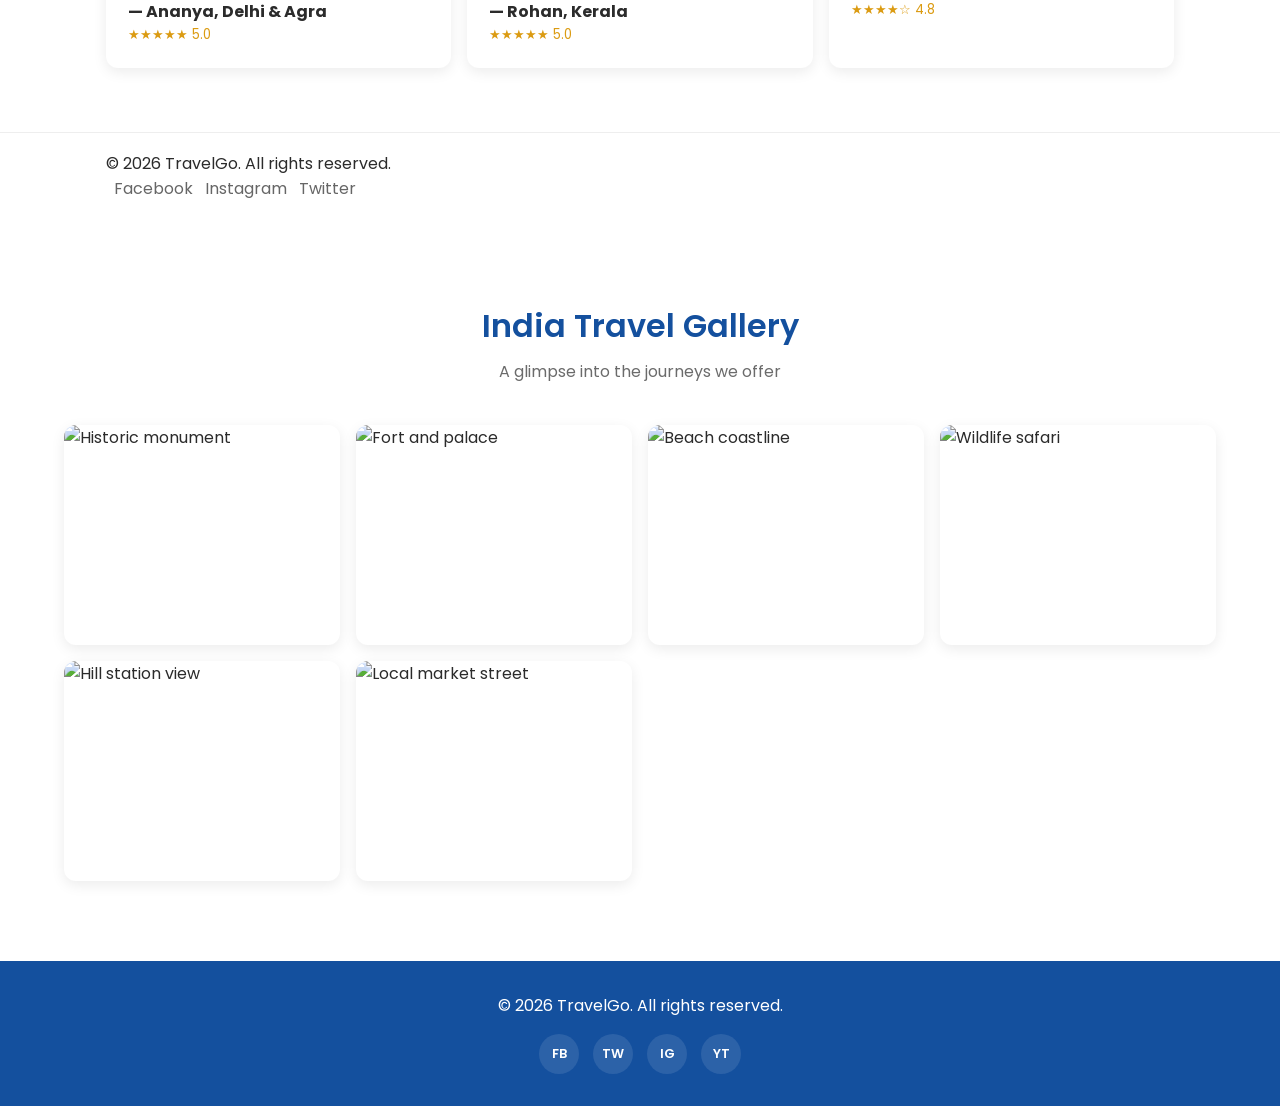
==== commit 9fd254cb: "Add files via upload" ====
--- a/index.html
+++ b/index.html
@@ -23,6 +23,7 @@
         <a href="index.html" class="active">Home</a>
         <a href="destinations.html">Destinations</a>
         <a href="packages.html">Packages</a>
+        <a href="booking.html">My Booking</a>
         <a href="gallery.html">Gallery</a>
         <a href="contact.html">Contact</a>
       </nav>
@@ -35,6 +36,11 @@
         <h1>Explore Incredible India</h1>
         <p>Discover India's most magical destinations at the best prices</p>
         <a class="btn" href="packages.html">Book Now</a>
+        <form class="home-search" action="destinations.html" method="get">
+          <label for="homeSearch">Where would you like to go?</label>
+          <div><input id="homeSearch" name="q" placeholder="Search destinations or experiences" />
+          <button class="btn" type="submit">Search</button></div>
+        </form>
       </div>
     </section>
 
@@ -47,7 +53,7 @@
           <a class="btn small" href="destinations.html">View More</a>
         </div>
         <div class="card">
-          <img src="./assets/jantar mantar.jpg" alt="Jaipur">
+          <img class="hawa-mahal-photo" src="./assets/East_facade_Hawa_Mahal_Jaipur_from_ground_level_(July_2022)_-_img_01.jpg" alt="Hawa Mahal in Jaipur">
           <h3>Jaipur</h3>
           <a class="btn small" href="destinations.html">View More</a>
         </div>
@@ -61,6 +67,16 @@
           <h3>Goa</h3>
           <a class="btn small" href="destinations.html">View More</a>
         </div>
+      </div>
+    </section>
+
+    <section class="preview">
+      <h2>What travellers say</h2>
+      <p class="section-subtitle">A few kind words from recent journeys</p>
+      <div class="grid reviews-grid">
+        <article class="card review"><div class="stars" aria-label="5 out of 5 stars">★★★★★</div><p>“Every detail was thoughtfully planned. Our guide made the Golden Triangle feel effortless and memorable.”</p><strong>— Ananya, Delhi & Agra</strong><small>★★★★★ 5.0</small></article>
+        <article class="card review"><div class="stars" aria-label="5 out of 5 stars">★★★★★</div><p>“The Kerala houseboat and tea gardens were beautiful. Friendly local support made the whole trip relaxing.”</p><strong>— Rohan, Kerala</strong><small>★★★★★ 5.0</small></article>
+        <article class="card review"><div class="stars" aria-label="4 out of 5 stars">★★★★☆</div><p>“A lovely Goa break with a great hotel and plenty of time to explore at our own pace.”</p><strong>— Meera, Goa</strong><small>★★★★☆ 4.8</small></article>
       </div>
     </section>
 
@@ -120,4 +136,4 @@
 <script src="script.js"></script>
 </body>
 
-</html>+</html>
--- a/style.css
+++ b/style.css
@@ -821,4 +821,68 @@
   .section-title {
     font-size: 1.6rem;
   }
-}+}
+
+/* Booking, search, and traveller feedback additions */
+.home-search { margin: 22px auto 0; max-width: 600px; padding: 16px; text-align: left; background: rgba(255,255,255,.96); color: #222; border-radius: 12px; }
+.home-search label { display: block; font-weight: 600; margin-bottom: 8px; }
+.home-search div { display: flex; gap: 8px; }
+.home-search input { flex: 1; min-width: 0; border: 1px solid #d8dce5; border-radius: 8px; padding: 12px; font: inherit; }
+.reviews-grid .review { text-align: left; padding: 22px; }
+.review p { margin: 12px 0; color: #555; }
+.review strong, .review small { display: block; }
+.review small, .stars { color: #db9b12; }
+.packages-grid .package img { width: 100%; height: 165px; object-fit: cover; border-radius: 8px; margin-bottom: 14px; }
+.packages-grid { align-items: stretch; }
+.packages-grid .package { display: flex; flex-direction: column; align-items: stretch; min-height: 100%; text-align: left; }
+.packages-grid .package h3 { min-height: 3.2em; margin: 0 0 8px; color: var(--color-primary-dark); }
+.packages-grid .package > p:not(.price):not(.trip-meta):not(.total-price) { min-height: 4.5em; }
+.packages-grid .package .price { font-size: 1.35rem; margin-bottom: 4px; }
+.packages-grid .package .trip-meta { min-height: 3.2em; }
+.packages-grid .package .member-picker { justify-content: space-between; margin-top: auto; }
+.packages-grid .package .total-price { min-height: 1.7em; }
+.packages-grid .package .book-package { display: block; width: 100%; min-height: 48px; margin-top: 12px; text-align: center; font: inherit; font-weight: 600; }
+.packages-grid .package .inclusions { flex-wrap: wrap; min-height: 48px; }
+.hawa-mahal-photo { object-position: center 38%; transform: scale(1.12); }
+.booking-dialog[hidden] { display: none; }
+.booking-dialog { position: fixed; inset: 0; z-index: 1000; display: grid; place-items: center; padding: 20px; background: rgba(18, 22, 39, .72); }
+.booking-panel { position: relative; display: grid; grid-template-columns: minmax(260px, .85fr) minmax(420px, 1.15fr); width: min(100%, 960px); max-height: min(92vh, 820px); overflow: auto; border-radius: 18px; background: #fffdfa; box-shadow: 0 24px 70px #10132255; }
+.booking-photo { min-height: 100%; background: #e8edf2; }
+.booking-photo img { width: 100%; height: 100%; min-height: 600px; object-fit: cover; }
+.booking-content { padding: 36px 38px; }
+.booking-close { position: absolute; z-index: 2; top: 14px; right: 14px; width: 42px; height: 42px; border: 0; border-radius: 50%; background: #fff; box-shadow: 0 3px 14px #10132218; font-size: 1.7rem; cursor: pointer; }
+.booking-eyebrow { color: #ed7545; font-style: italic; font-size: 1.1rem; }
+.booking-content h2 { margin: 4px 48px 10px 0; color: #172344; line-height: 1.15; }
+.booking-summary { color: #626a78; margin-bottom: 20px; }
+.booking-inclusions { display: grid; grid-template-columns: 1fr; gap: 6px; padding-bottom: 16px; }
+.booking-inclusions strong { color: #172344; }
+.booking-inclusions ul { list-style: none; padding: 0; margin: 0; display: grid; grid-template-columns: 1fr 1fr; gap: 8px 16px; }
+.booking-inclusions li::before { content: '✓'; color: #27865e; margin-right: 8px; }
+.booking-exclusion, .booking-note { color: #737987; font-size: .86rem; }
+.booking-date { display: block; margin: 16px 0 20px; font-weight: 600; }
+.booking-date input { display: block; width: 100%; margin-top: 8px; padding: 13px; border: 1px solid #ded8cf; border-radius: 8px; font: inherit; }
+.booking-count-row { display: grid; grid-template-columns: 1fr 1fr; gap: 16px; }
+.booking-count-row > label { display: grid; grid-template-columns: 1fr; font-weight: 600; }
+.booking-count-row small { color: #7a7e88; font-weight: 400; }
+.booking-stepper { display: flex; align-items: center; gap: 8px; margin-top: 8px; }
+.booking-stepper button { width: 34px; height: 34px; border: 1px solid #e4ddd4; border-radius: 50%; background: transparent; font-size: 1.2rem; cursor: pointer; }
+.booking-stepper input { width: 40px; border: 0; text-align: center; font: inherit; font-weight: 600; }
+.booking-total { display: flex; justify-content: space-between; align-items: center; margin-top: 22px; font-size: 1.1rem; }
+.booking-total strong { color: #172344; font-size: 1.5rem; }
+.booking-submit { width: 100%; margin-top: 14px; border: 0; background: #ef7946; font-weight: 600; }
+.traveller-contact { display: grid; gap: 10px; margin: 16px 0 0; padding: 14px; border: 1px solid #e7e0d8; border-radius: 10px; }
+.traveller-contact[hidden] { display: none; }
+.traveller-contact legend { padding: 0 6px; font-weight: 600; color: #172344; }
+.traveller-contact label { display: grid; gap: 5px; font-weight: 500; }
+.traveller-contact input { width: 100%; padding: 10px; border: 1px solid #ded8cf; border-radius: 7px; font: inherit; }
+@media(max-width: 700px) { .booking-dialog { padding: 10px; } .booking-panel { display: block; width: min(100%, 520px); max-height: 95vh; } .booking-photo img { height: 190px; min-height: 0; } .booking-content { padding: 24px; } .booking-count-row { grid-template-columns: 1fr; } }
+.trip-meta { font-size: .9rem; color: #5c6470; margin: 8px 0; }
+.member-picker { display: flex; align-items: center; justify-content: center; gap: 10px; margin: 12px 0 4px; }
+.member-count { width: 72px; padding: 7px; border: 1px solid #d8dce5; border-radius: 7px; font: inherit; }
+.total-price { margin: 6px 0 14px; font-weight: 600; }
+.booking-list { display: grid; gap: 12px; margin: 16px 0 30px; }
+.booking-row { display: flex; align-items: center; justify-content: space-between; gap: 18px; padding: 18px; border-radius: 12px; background: #f5f8fc; box-shadow: 0 2px 8px #13284b0d; }
+.booking-row p, .booking-row small { color: #666; }
+.booking-row .btn { margin-left: auto; border: 0; }
+.empty-state { text-align: center; padding: 28px; color: #666; }
+@media (max-width: 600px) { .home-search div, .booking-row { align-items: stretch; flex-direction: column; } .booking-row .btn { margin-left: 0; } }
